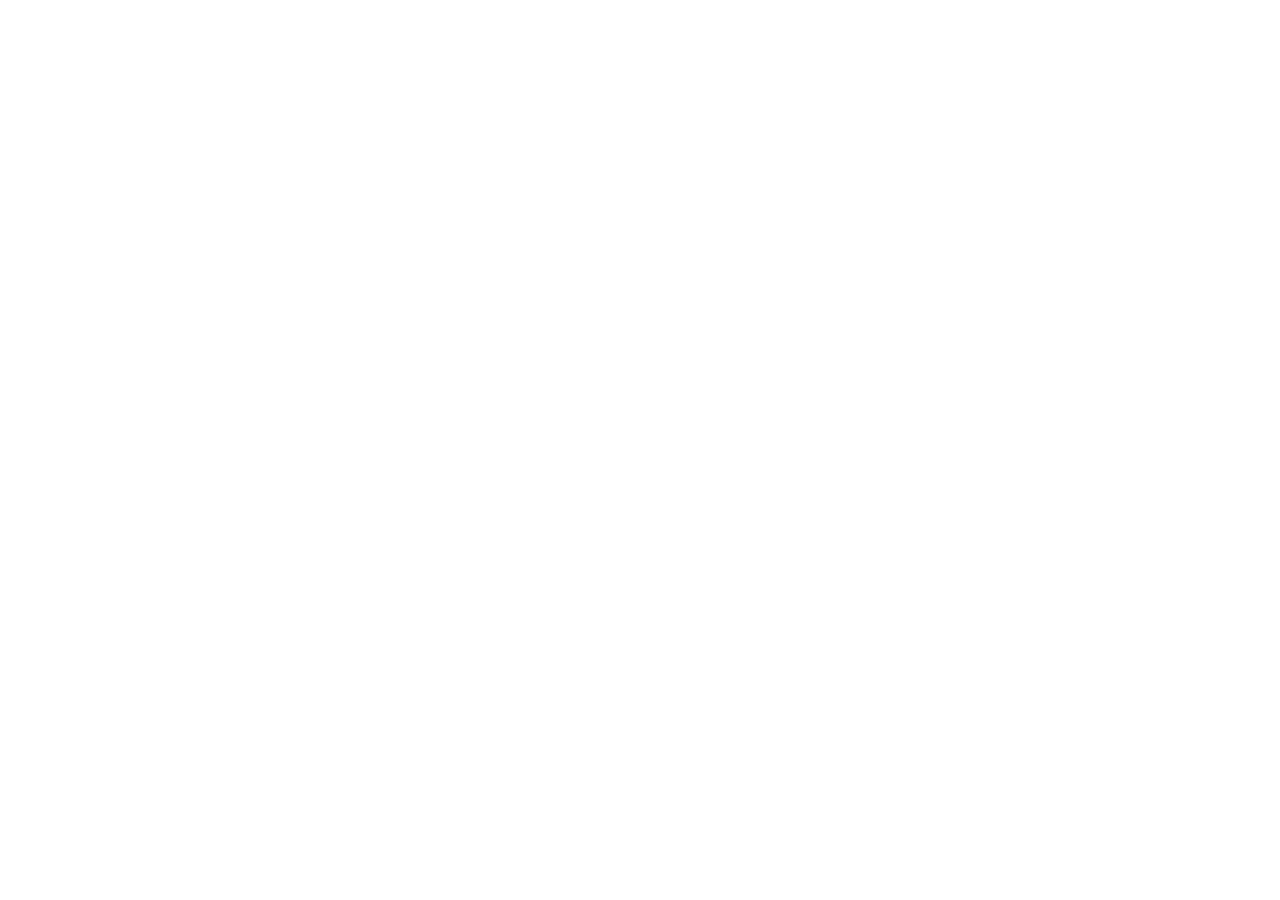
==== index.html @ 7440a495 "change the name of the first file and start the actual project" ====
<!DOCTYPE html>
<html lang="en">
<head>
    <meta charset="UTF-8">
    <meta http-equiv="X-UA-Compatible" content="IE=edge">
    <meta name="viewport" content="width=device-width, initial-scale=1.0">
    <title>Dipper Pines</title>
</head>
<body>
    
</body>
</html>
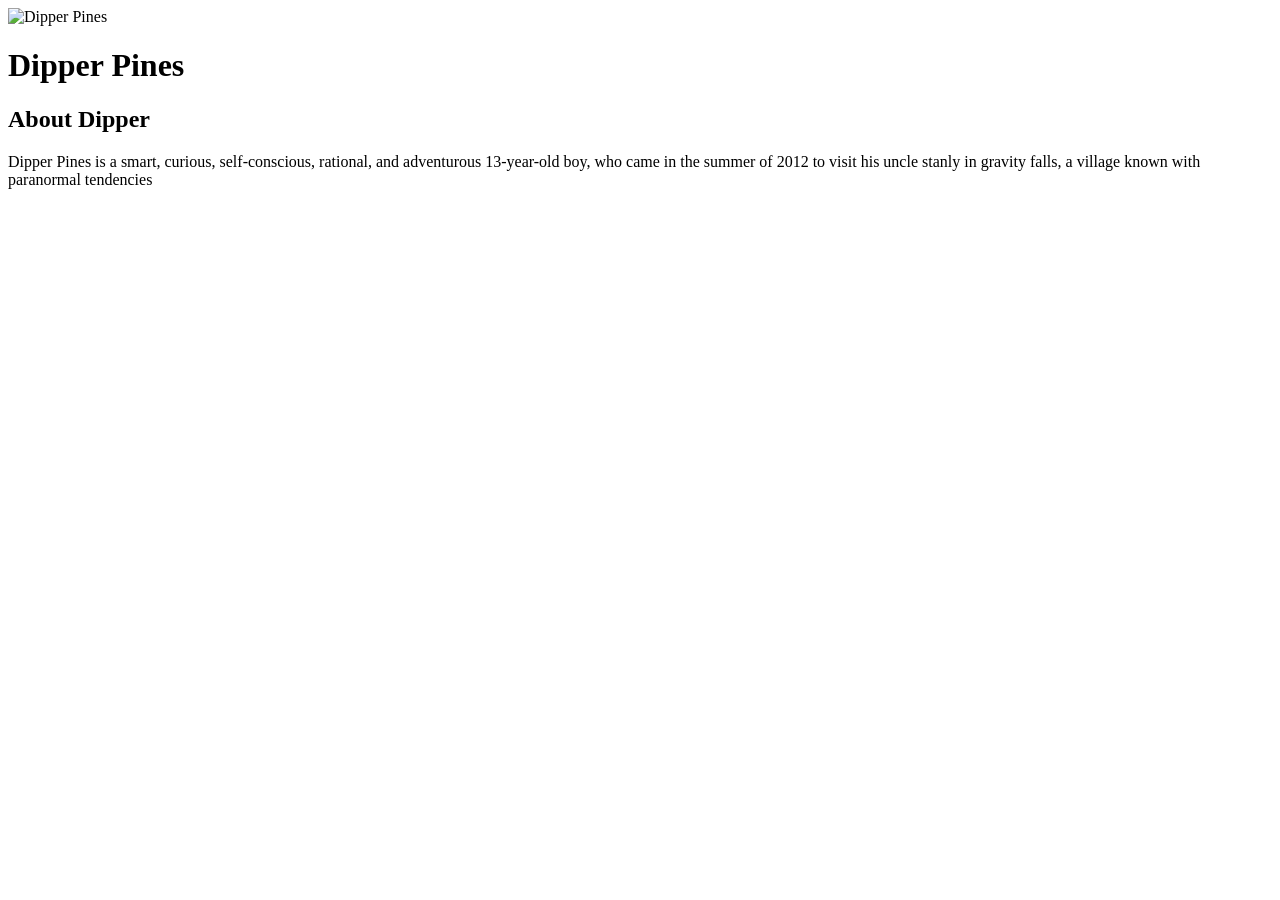
==== commit b51110bd: "start creating the website and adding the image and h1 in the header and h2 with a paragraph in the " ====
--- a/index.html
+++ b/index.html
@@ -7,6 +7,13 @@
     <title>Dipper Pines</title>
 </head>
 <body>
-    
+    <header>
+        <img src="https://i.pinimg.com/564x/53/ed/5b/53ed5b18b8eff36cc6cd8459d81e8ebf.jpg" alt="Dipper Pines">
+        <h1>Dipper Pines</h1>
+    </header>
+    <main>
+        <h2>About Dipper</h2>
+        <p>Dipper Pines is a smart, curious, self-conscious, rational, and adventurous 13-year-old boy, who came in the summer of 2012 to visit his uncle stanly in gravity falls, a village known with paranormal tendencies</p>
+    </main>
 </body>
 </html>
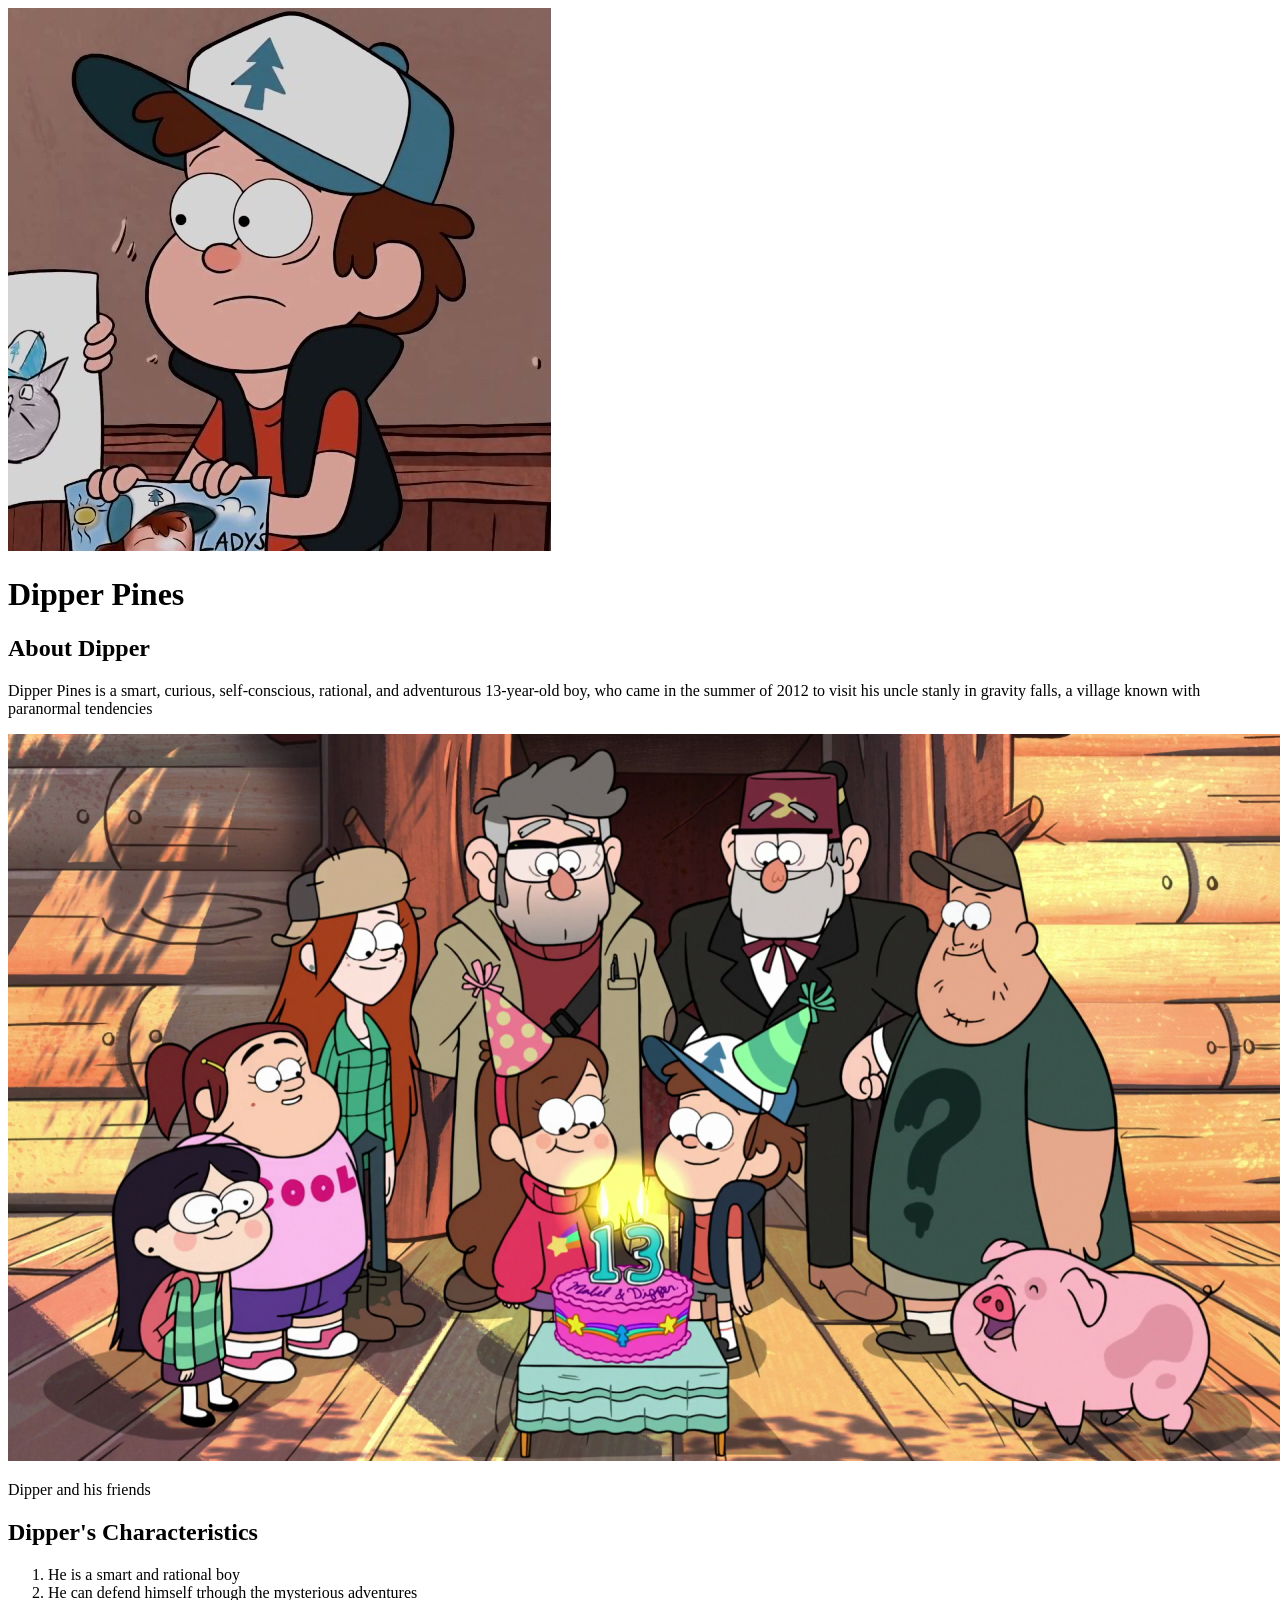
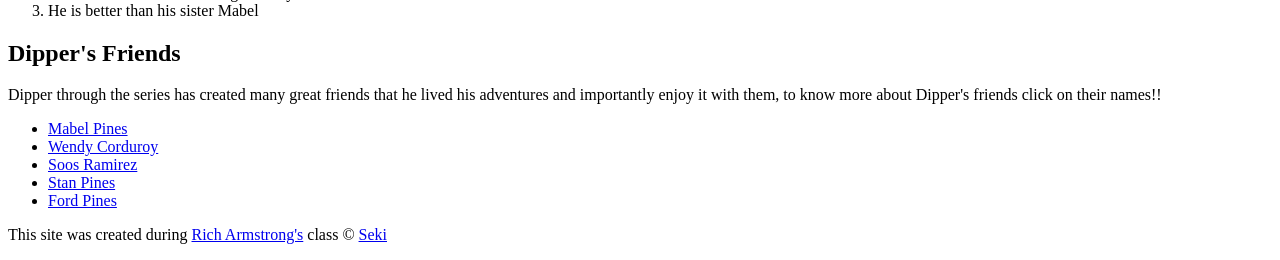
==== commit ebf32c6a: "adding content and pictures adding info about dipper and some picture of him and his friends at his " ====
--- a/index.html
+++ b/index.html
@@ -8,12 +8,32 @@
 </head>
 <body>
     <header>
-        <img src="https://i.pinimg.com/564x/53/ed/5b/53ed5b18b8eff36cc6cd8459d81e8ebf.jpg" alt="Dipper Pines">
+        <img src="img/Dipper-pfp.jpg" alt="Dipper Pines">
         <h1>Dipper Pines</h1>
     </header>
     <main>
         <h2>About Dipper</h2>
         <p>Dipper Pines is a smart, curious, self-conscious, rational, and adventurous 13-year-old boy, who came in the summer of 2012 to visit his uncle stanly in gravity falls, a village known with paranormal tendencies</p>
+        <img src="img/Dipper friends.png" alt="Dipper Friends">
+        <p>Dipper and his friends</p>
+        <h2>Dipper's Characteristics</h2>
+        <ol>
+            <li>He is a smart and rational boy</li>
+            <li>He can defend himself trhough the mysterious adventures</li>
+            <li>He is better than his sister Mabel</li>
+        </ol>
+        <h2>Dipper's Friends</h2>
+        <p>Dipper through the series has created many great friends that he lived his adventures and importantly enjoy it with them, to know more about Dipper's friends click on their names!!</p>
+        <ul>
+            <li><a href="https://gravityfalls.fandom.com/wiki/Mabel_Pines">Mabel Pines</a></li>
+            <li><a href="https://gravityfalls.fandom.com/wiki/Wendy_Corduroy">Wendy Corduroy</a></li>
+            <li><a href="https://gravityfalls.fandom.com/wiki/Soos_Ramirez">Soos Ramirez</a></li>
+            <li><a href="https://gravityfalls.fandom.com/wiki/Stan_Pines">Stan Pines</a></li>
+            <li><a href="https://gravityfalls.fandom.com/wiki/Ford_Pines">Ford Pines</a></li>
+        </ul>
     </main>
+    <footer>
+        <p>This site was created during <a href="https://www.skillshare.com/user/taptapkaboom?via=project-details">Rich Armstrong's</a> class © <a href="https://github.com/Seki003">Seki</a></p>
+    </footer>
 </body>
 </html>
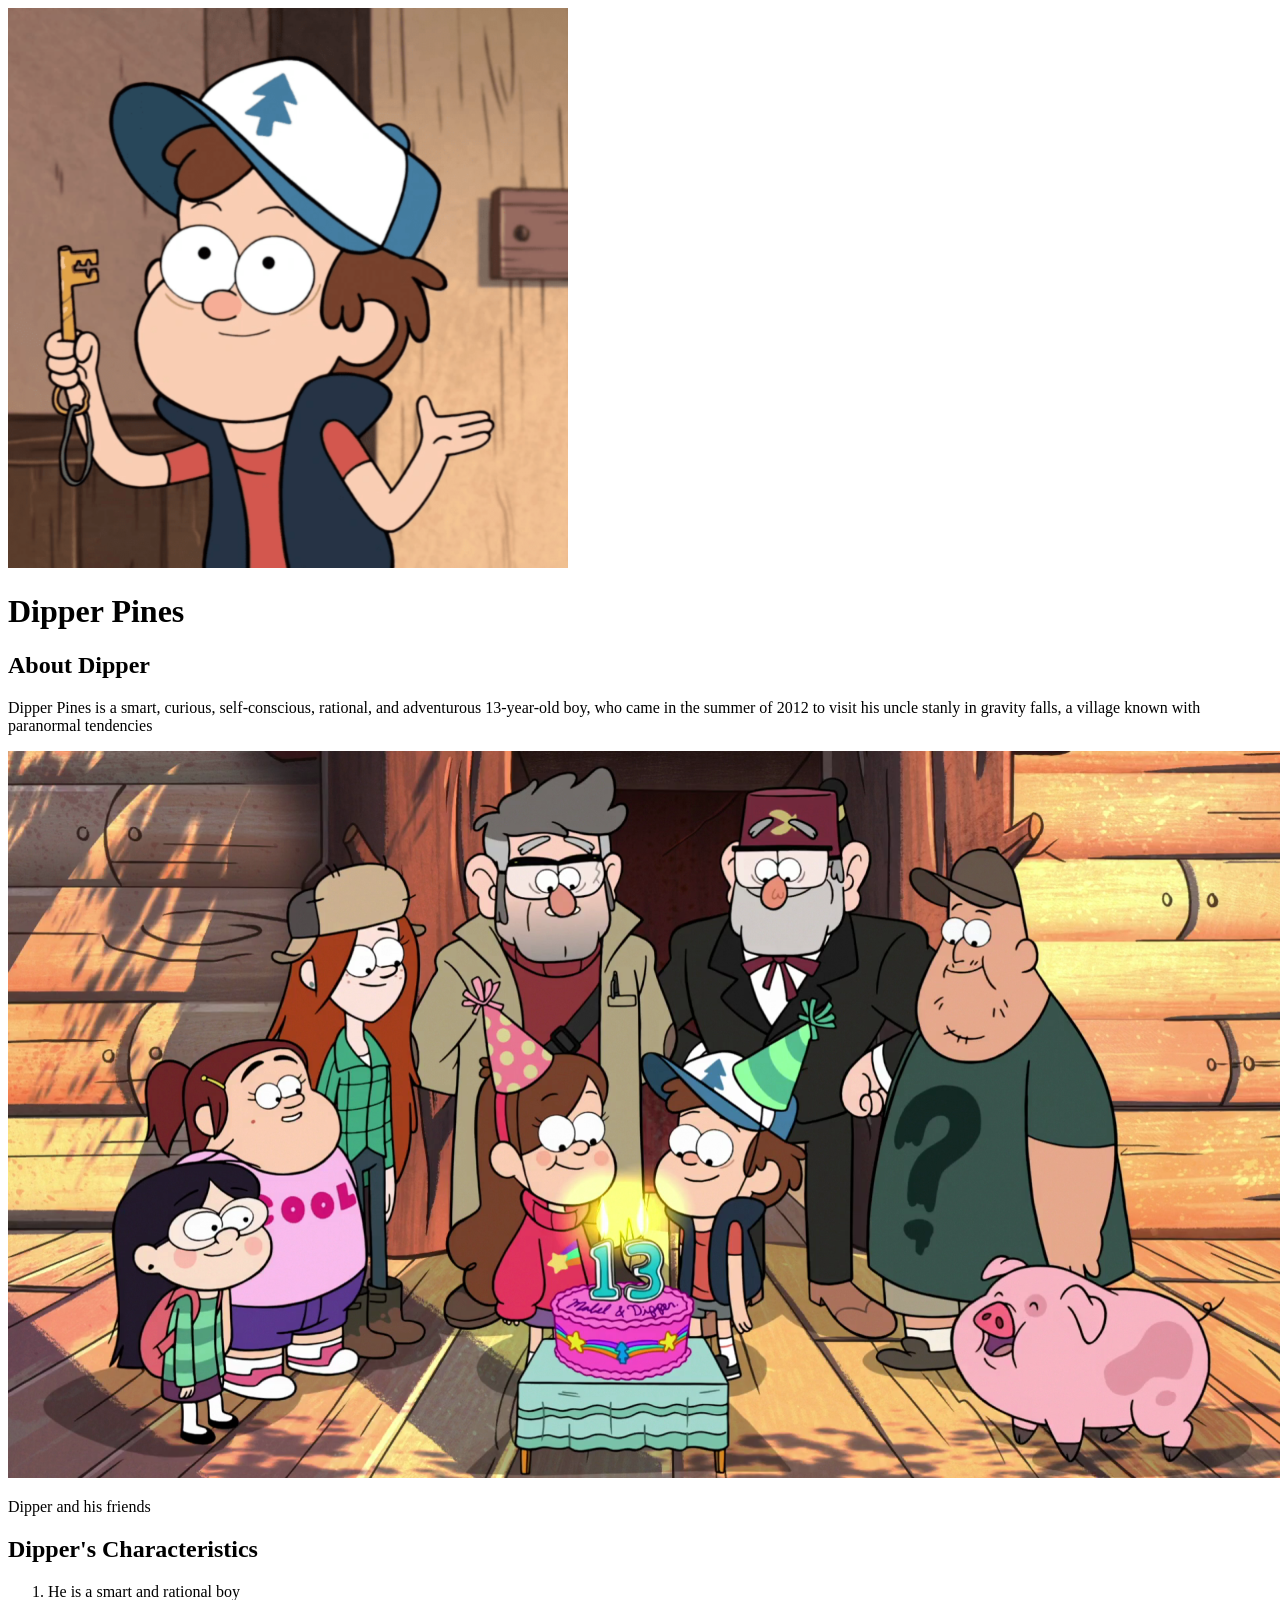
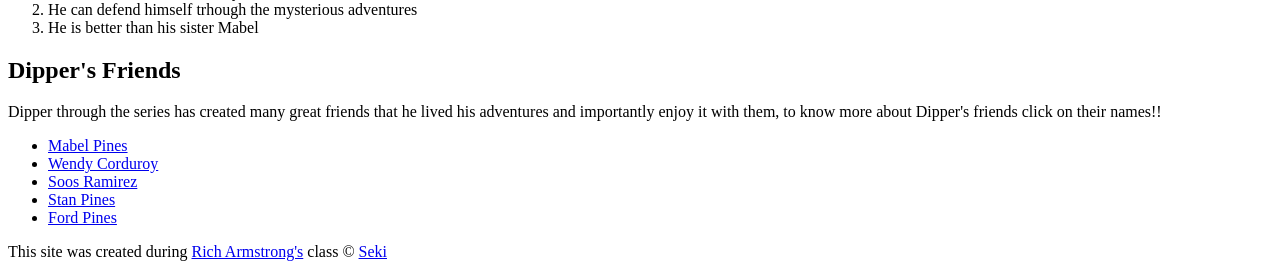
==== commit ed3d2707: "add some good stuff" ====
--- a/index.html
+++ b/index.html
@@ -5,10 +5,11 @@
     <meta http-equiv="X-UA-Compatible" content="IE=edge">
     <meta name="viewport" content="width=device-width, initial-scale=1.0">
     <title>Dipper Pines</title>
+    <link rel="icon" href="/img/Dipper-pfp.jpg">
 </head>
 <body>
     <header>
-        <img src="img/Dipper-pfp.jpg" alt="Dipper Pines">
+        <img src="img/Avatar.png" alt="Dipper Pines">
         <h1>Dipper Pines</h1>
     </header>
     <main>
@@ -33,7 +34,7 @@
         </ul>
     </main>
     <footer>
-        <p>This site was created during <a href="https://www.skillshare.com/user/taptapkaboom?via=project-details">Rich Armstrong's</a> class © <a href="https://github.com/Seki003">Seki</a></p>
+        <p>This site was created during <a href="https://www.skillshare.com/user/taptapkaboom?via=project-details">Rich Armstrong's</a> class &copy; <a href="https://github.com/Seki003">Seki</a></p>
     </footer>
 </body>
 </html>
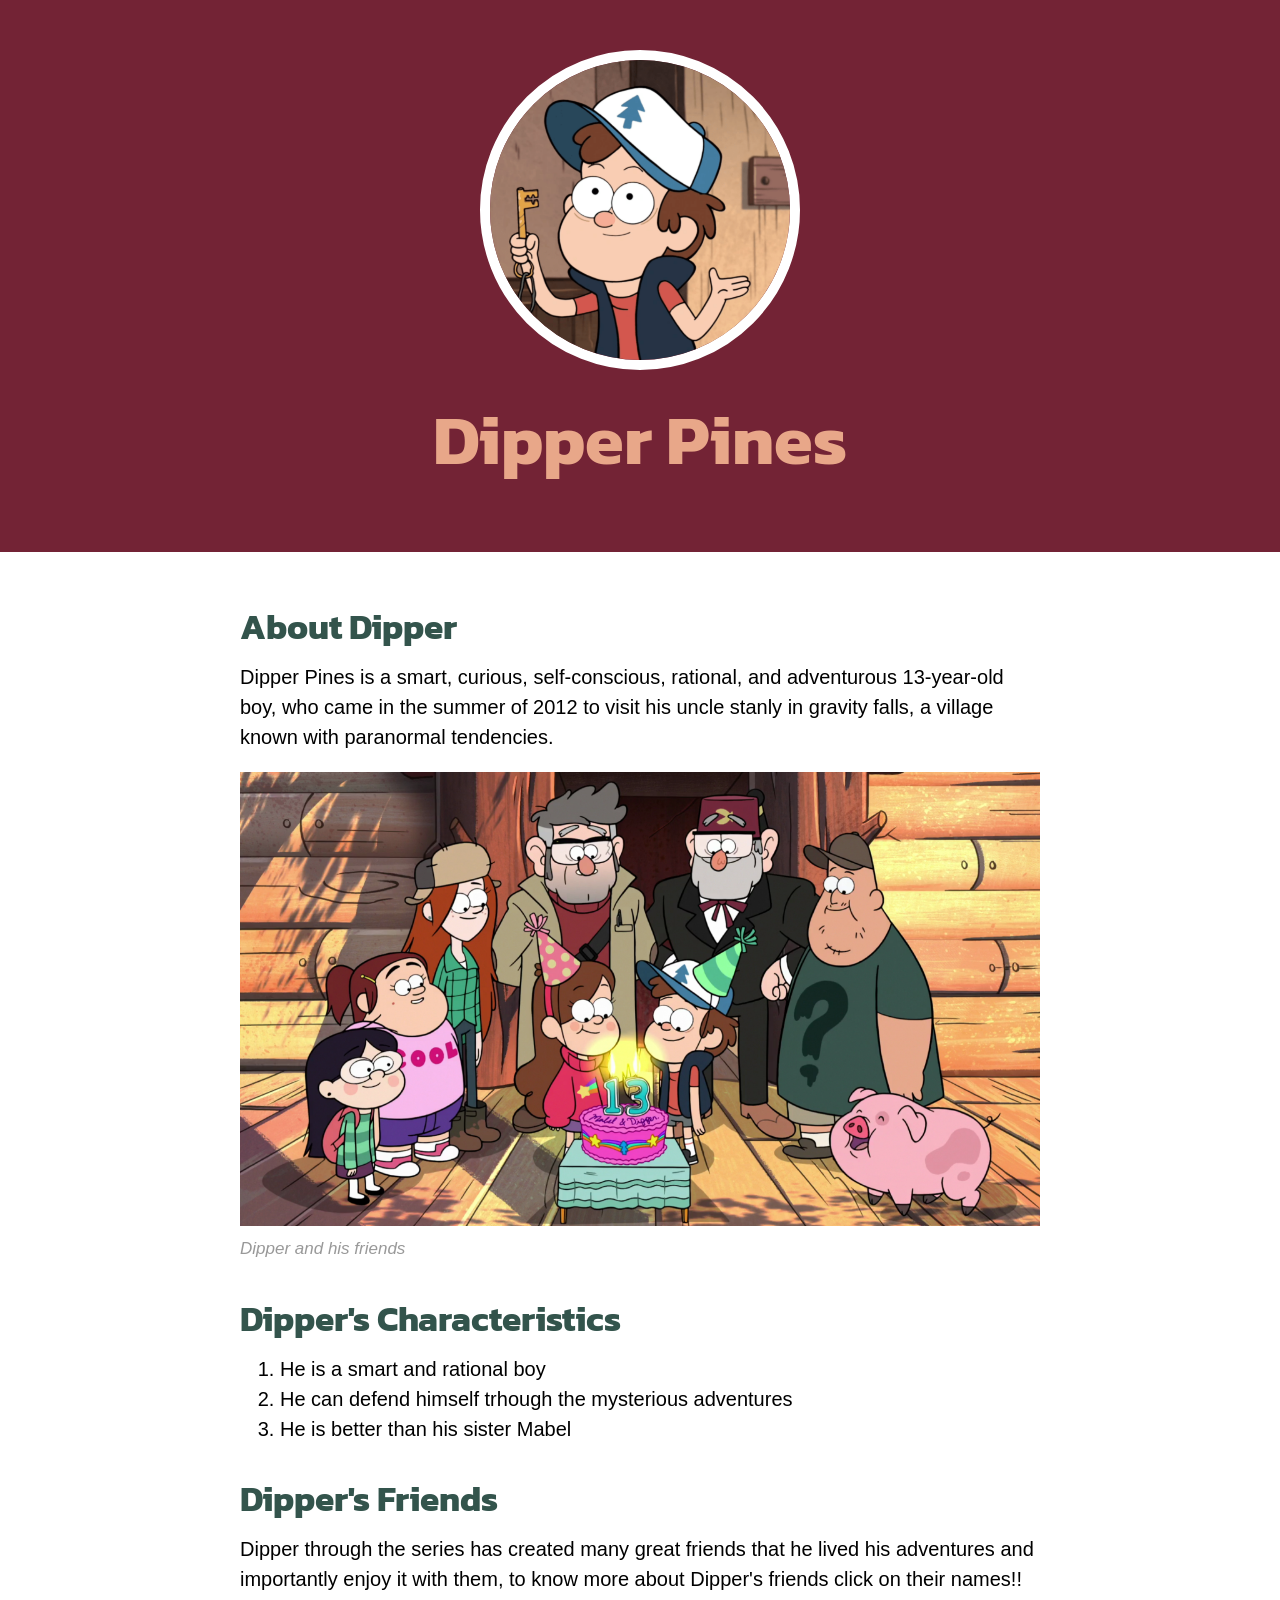
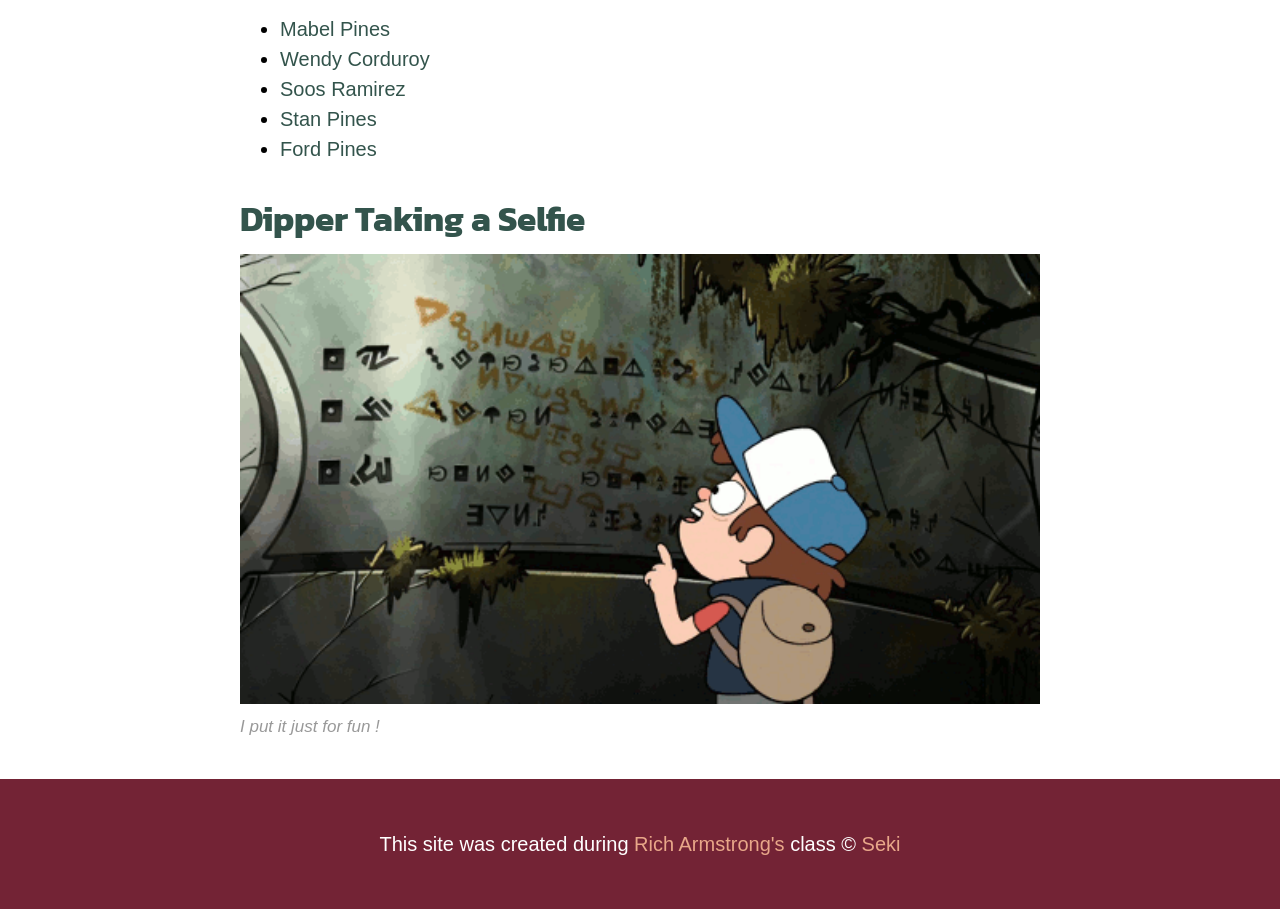
==== commit bb19d882: "Finishing the site we add our css to the website of dipper and editing our some html" ====
--- a/index.html
+++ b/index.html
@@ -6,6 +6,10 @@
     <meta name="viewport" content="width=device-width, initial-scale=1.0">
     <title>Dipper Pines</title>
     <link rel="icon" href="/img/Dipper-pfp.jpg">
+    <link rel="preconnect" href="https://fonts.googleapis.com">
+<link rel="preconnect" href="https://fonts.gstatic.com" crossorigin>
+<link href="https://fonts.googleapis.com/css2?family=Kanit:ital,wght@0,100;0,200;0,300;0,400;0,500;0,600;0,700;0,800;0,900;1,100;1,200;1,300;1,400;1,500;1,600;1,700;1,800;1,900&display=swap" rel="stylesheet">
+    <link rel="stylesheet" type="text/css" href="Style.css">
 </head>
 <body>
     <header>
@@ -14,9 +18,9 @@
     </header>
     <main>
         <h2>About Dipper</h2>
-        <p>Dipper Pines is a smart, curious, self-conscious, rational, and adventurous 13-year-old boy, who came in the summer of 2012 to visit his uncle stanly in gravity falls, a village known with paranormal tendencies</p>
+        <p>Dipper Pines is a smart, curious, self-conscious, rational, and adventurous 13-year-old boy, who came in the summer of 2012 to visit his uncle stanly in gravity falls, a village known with paranormal tendencies.</p>
         <img src="img/Dipper friends.png" alt="Dipper Friends">
-        <p>Dipper and his friends</p>
+        <p class="caption">Dipper and his friends</p>
         <h2>Dipper's Characteristics</h2>
         <ol>
             <li>He is a smart and rational boy</li>
@@ -26,15 +30,19 @@
         <h2>Dipper's Friends</h2>
         <p>Dipper through the series has created many great friends that he lived his adventures and importantly enjoy it with them, to know more about Dipper's friends click on their names!!</p>
         <ul>
-            <li><a href="https://gravityfalls.fandom.com/wiki/Mabel_Pines">Mabel Pines</a></li>
-            <li><a href="https://gravityfalls.fandom.com/wiki/Wendy_Corduroy">Wendy Corduroy</a></li>
-            <li><a href="https://gravityfalls.fandom.com/wiki/Soos_Ramirez">Soos Ramirez</a></li>
-            <li><a href="https://gravityfalls.fandom.com/wiki/Stan_Pines">Stan Pines</a></li>
-            <li><a href="https://gravityfalls.fandom.com/wiki/Ford_Pines">Ford Pines</a></li>
+            <li><a href="https://gravityfalls.fandom.com/wiki/Mabel_Pines" target="_blank">Mabel Pines</a></li>
+            <li><a href="https://gravityfalls.fandom.com/wiki/Wendy_Corduroy" target="_blank">Wendy Corduroy</a></li>
+            <li><a href="https://gravityfalls.fandom.com/wiki/Soos_Ramirez" target="_blank">Soos Ramirez</a></li>
+            <li><a href="https://gravityfalls.fandom.com/wiki/Stan_Pines" target="_blank">Stan Pines</a></li>
+            <li><a href="https://gravityfalls.fandom.com/wiki/Ford_Pines" target="_blank">Ford Pines</a></li>
         </ul>
+
+        <h2>Dipper Taking a Selfie</h2>
+        <img src="/img/c72.gif" alt="dipper taking a selfie">
+        <p class="caption"> I put it just for fun !</p>
     </main>
     <footer>
-        <p>This site was created during <a href="https://www.skillshare.com/user/taptapkaboom?via=project-details">Rich Armstrong's</a> class &copy; <a href="https://github.com/Seki003">Seki</a></p>
+        <p>This site was created during <a href="https://www.skillshare.com/user/taptapkaboom?via=project-details" target="_blank">Rich Armstrong's</a> class &copy; <a href="https://github.com/Seki003" target="_blank">Seki</a></p>
     </footer>
 </body>
 </html>
--- a/Style.css
+++ b/Style.css
@@ -0,0 +1,80 @@
+body{
+    margin: 0px;
+    font-family: helvetica, Arial, sans-serif;
+    font-size: 20px;
+    line-height: 30px;
+}
+
+h1, h2{
+    font-family: 'Kanit', sans-serif;
+}
+
+h2{
+    margin: 40px 0 20px;
+}
+
+header{
+    background-color: #732335;
+    padding: 50px;
+    text-align: center;
+}
+
+header h1{
+    color: #e8a789;
+    font-size: 70px;
+}
+
+header img{
+    border-radius: 170px;
+    width: 300px;
+    border: 10px solid white;
+}
+
+main{
+    padding: 20px;
+    max-width: 800px;
+    margin: 0 auto;
+}
+
+main img{
+    width: 100%;
+}
+
+main h2{
+    font-size: 35px;
+    color:#33544c;
+}
+
+main a{
+    color: #33544c;
+    text-decoration: none;
+}
+
+main a:hover{
+    transition: ease-in 700ms;
+    color: #732335;
+    font-size: 35px;
+}
+
+footer{
+    background-color: #732335;
+    text-align: center;
+    color: white;
+    padding: 50px;
+}
+
+footer a{
+    color: #e8a789;
+    text-decoration: none;
+}
+
+footer p{
+    margin:0;
+}
+
+p.caption{
+    font-size: 17px;
+    font-style: italic;
+    color: #999;
+    margin-top: 0;
+}
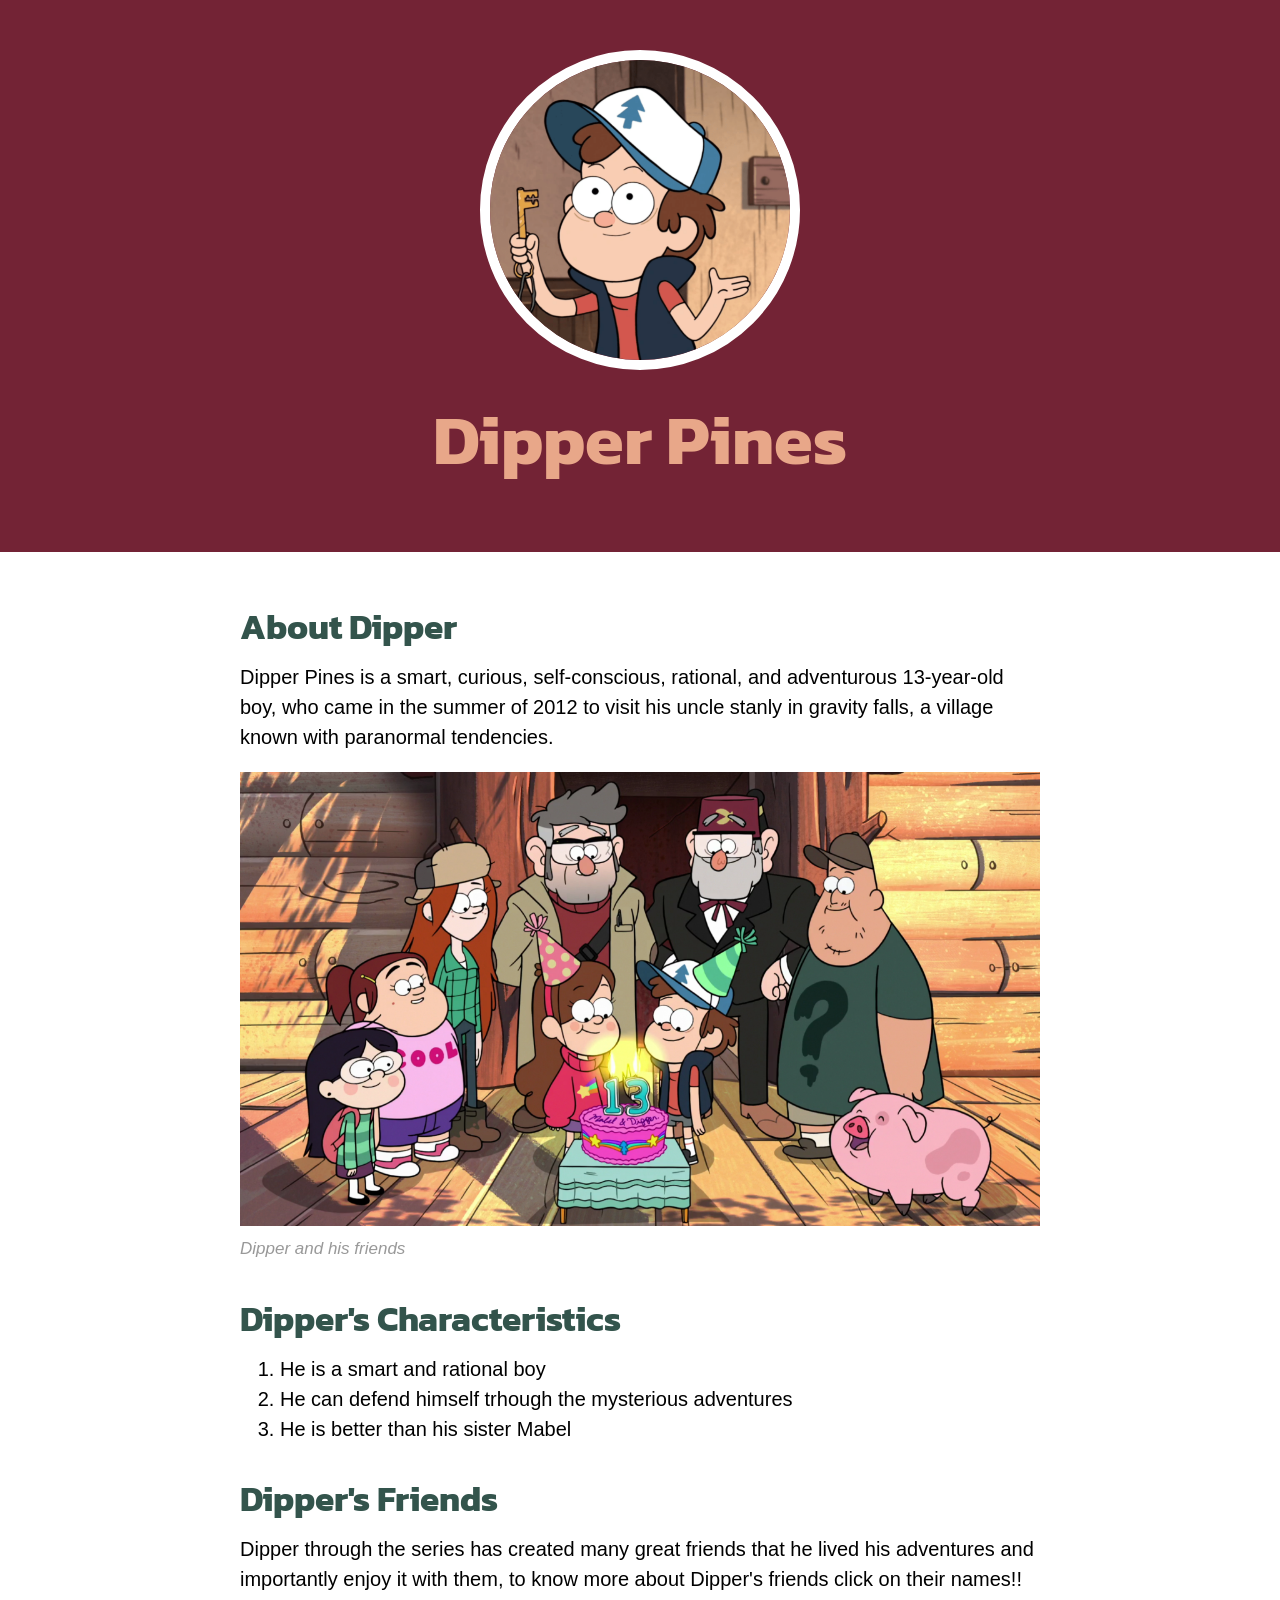
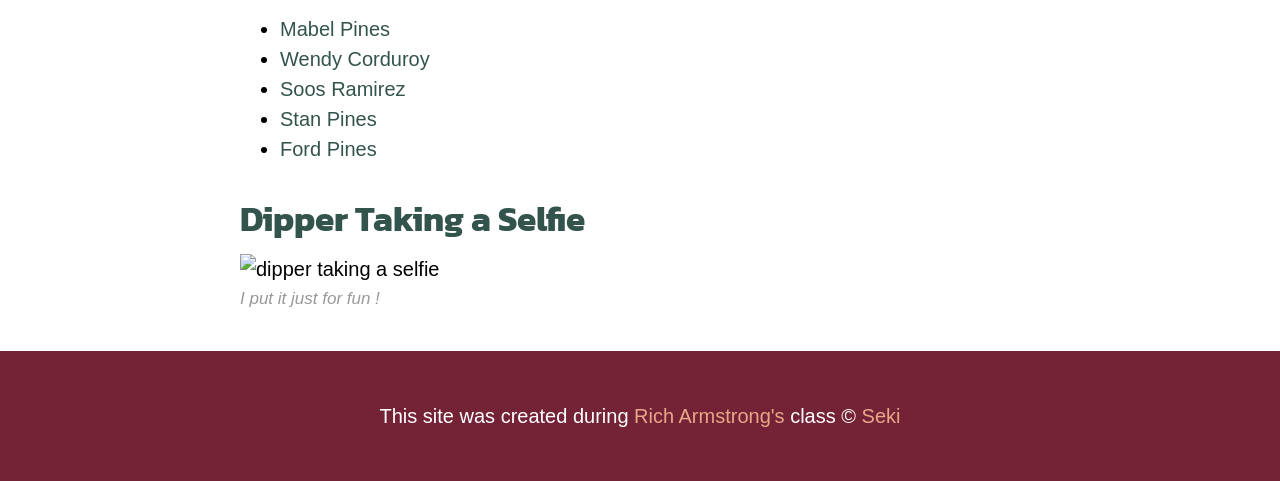
==== commit e5fbe88f: "editing the gif because it didn't want to display" ====
--- a/index.html
+++ b/index.html
@@ -38,7 +38,7 @@
         </ul>
 
         <h2>Dipper Taking a Selfie</h2>
-        <img src="/img/c72.gif" alt="dipper taking a selfie">
+        <img src="https://i.kym-cdn.com/photos/images/newsfeed/001/029/342/c72.gif" alt="dipper taking a selfie">
         <p class="caption"> I put it just for fun !</p>
     </main>
     <footer>
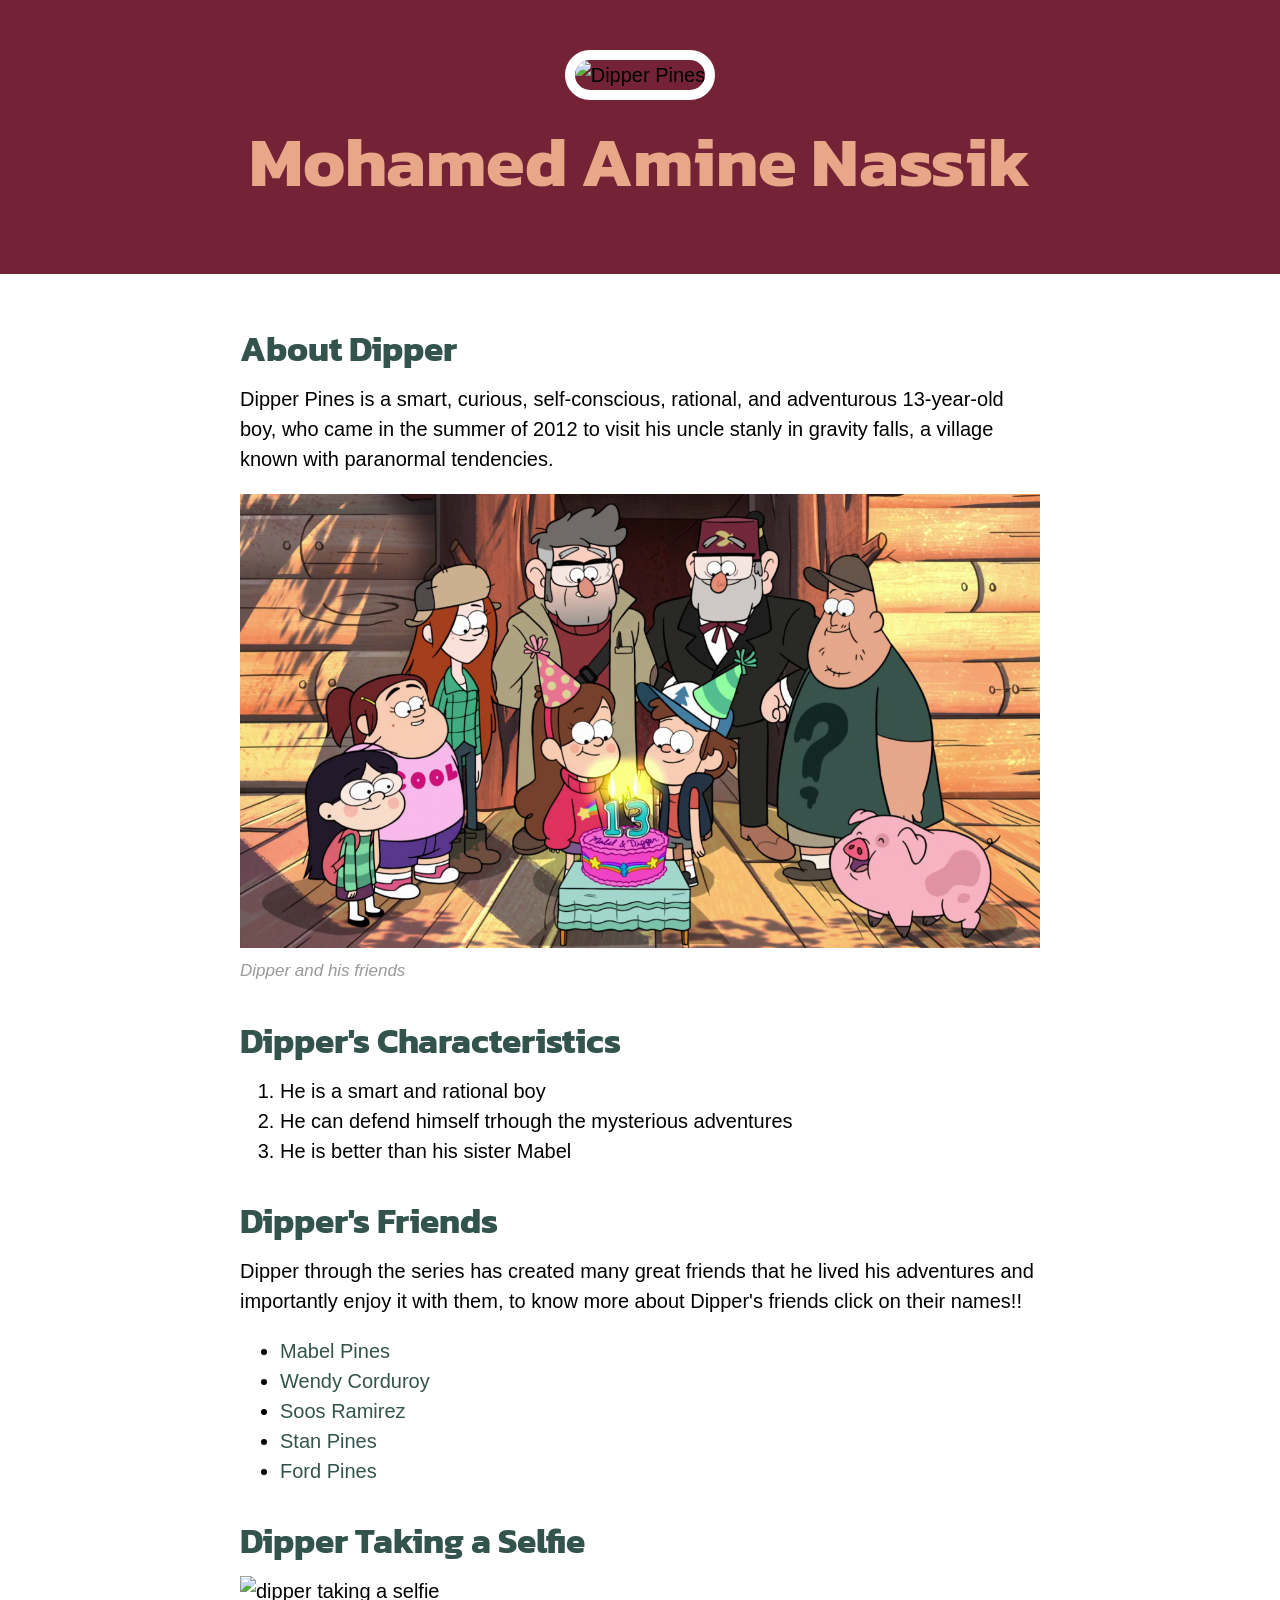
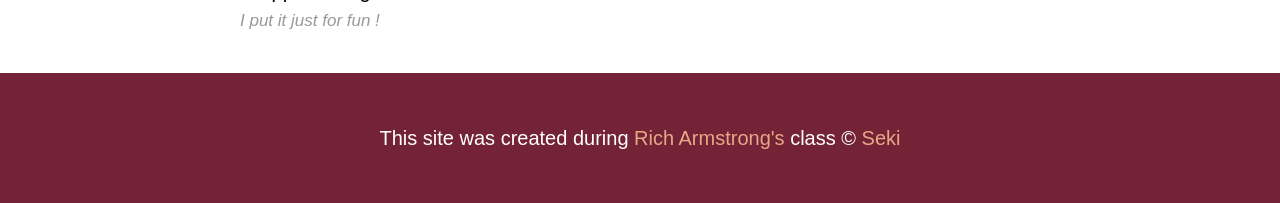
==== commit 5b70e60b: "Update index.html" ====
--- a/index.html
+++ b/index.html
@@ -13,8 +13,8 @@
 </head>
 <body>
     <header>
-        <img src="img/Avatar.png" alt="Dipper Pines">
-        <h1>Dipper Pines</h1>
+        <img src="https://media.licdn.com/dms/image/v2/D4E03AQFoNZASlga7Xw/profile-displayphoto-shrink_800_800/profile-displayphoto-shrink_800_800/0/1712511423753?e=1736985600&v=beta&t=TVOAu-_F5ZTFZTZ-iHhLkmmYSgKU5Enq7Oc85xUx-QM" alt="Dipper Pines">
+        <h1>Mohamed Amine Nassik</h1>
     </header>
     <main>
         <h2>About Dipper</h2>
@@ -45,4 +45,4 @@
         <p>This site was created during <a href="https://www.skillshare.com/user/taptapkaboom?via=project-details" target="_blank">Rich Armstrong's</a> class &copy; <a href="https://github.com/Seki003" target="_blank">Seki</a></p>
     </footer>
 </body>
-</html>+</html>
